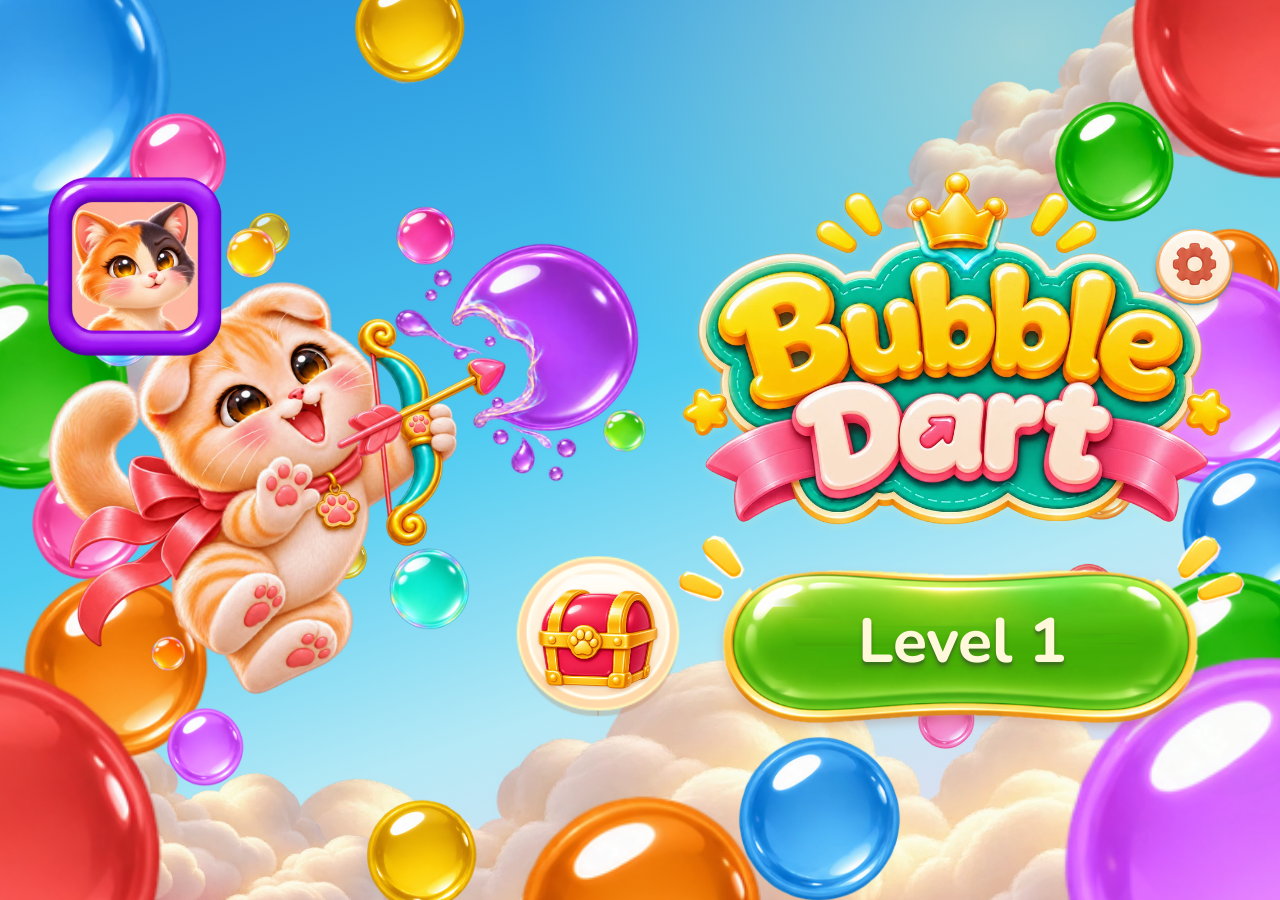
==== index.html @ 4e8541a4 "Fix language switching and load the game menu together" ====
<!doctype html>
<html lang="en" class="release-starting notranslate" translate="no">
<head>
<meta charset="utf-8">
<meta name="viewport" content="width=device-width, initial-scale=1, viewport-fit=cover">
<meta name="google" content="notranslate">
<meta name="robots" content="noindex">
<title>Bubble Dart</title>

<script defer src="config.js?v=3.53-international.4"></script>
<script defer src="boot.js?v=3.53-international.4"></script>
<style>html, body { margin: 0; min-height: 100%; background: #52c9e7; }

#releaseSplash {
  position: fixed; inset: 0; z-index: 200; display: grid; place-items: center;
  background: radial-gradient(ellipse at 80% 5%, #fbf1c982 0, #fdf4d000 35%),
    linear-gradient(162deg, #218bdb 0, #51ccf1 45%, #b5e9f6 68%, #ffd9ee 100%);
  overflow: hidden;
}

.splash-stage {
  width: min(95vw, 54dvh, 960px); display: grid; justify-items: center;
  visibility: hidden;
}

.splash-ready .splash-stage { visibility: visible; }
.splash-stage img { display: block; height: auto; }
.splash-logo { width: 76%; }
.splash-cat { width: 100%; margin-top: -4%; }

#releaseLoading {
  width: min(75%, 340px); margin: clamp(10px, 3dvh, 22px) auto 0;
  height: clamp(12px, 2.8dvh, 20px);
  box-sizing: border-box; border: 2px solid #fff0c3; border-radius: 999px;
  background: #784b2d; overflow: hidden; box-shadow: 0 2px 0 #b1622d80;
}

@media (orientation: landscape) {
  .splash-stage {
    width: min(94vw, 165dvh, 1200px); grid-template-columns: 1.1fr 1fr;
    grid-template-rows: 1fr 1fr; column-gap: clamp(8px, 2vw, 30px); align-items: center;
  }
  .splash-cat { grid-area: 1 / 1 / 3; margin: 0; }
  .splash-logo { grid-area: 1 / 2; width: 100%; align-self: end; }
  #releaseLoading { grid-area: 2 / 2; align-self: start; }
}

#releaseLoading:not([data-load-failed])::before {
  content: ""; display: block; width: 88%; height: 100%; border-radius: inherit;
  background: linear-gradient(#fff79c, #ffda5b 48%, #ffac2f);
  transform-origin: left; animation: release-progress 4s cubic-bezier(.12,.65,.27,1) both;
}

@keyframes release-progress { from { transform: scaleX(.1); } to { transform: scaleX(1); } }

@media (prefers-reduced-motion: reduce) {
  #releaseLoading:not([data-load-failed])::before { animation: none; width: 55%; }
}

#releaseLoading[data-load-failed] {
  display: grid; place-items: center; width: auto; height: auto;
  background: #fff4db; border: 0; box-shadow: none;
}

#releaseLoading button {
  width: 48px; height: 48px; border: 0; background: transparent;
  color: #563567; font: 700 28px system-ui, sans-serif; cursor: pointer;
}</style>
</head>
<body class="notranslate" translate="no">
  <div id="releaseSplash">
    <div class="splash-stage">
      <img class="splash-logo" src="[data-uri]" alt="Bubble Dart" width="1560" height="1008">
      <img class="splash-cat" src="[data-uri]" alt="" width="3074" height="2527">
      <div id="releaseLoading" role="status" aria-label="Loading game" data-l10n-label="loading"></div>
    </div>
  </div>
  <script>
    const splash = document.getElementById('releaseSplash');
    Promise.allSettled([...splash.querySelectorAll('img')].map(img => img.decode()))
      .then(() => splash.classList.add('splash-ready'));
  </script>
</body>
</html>
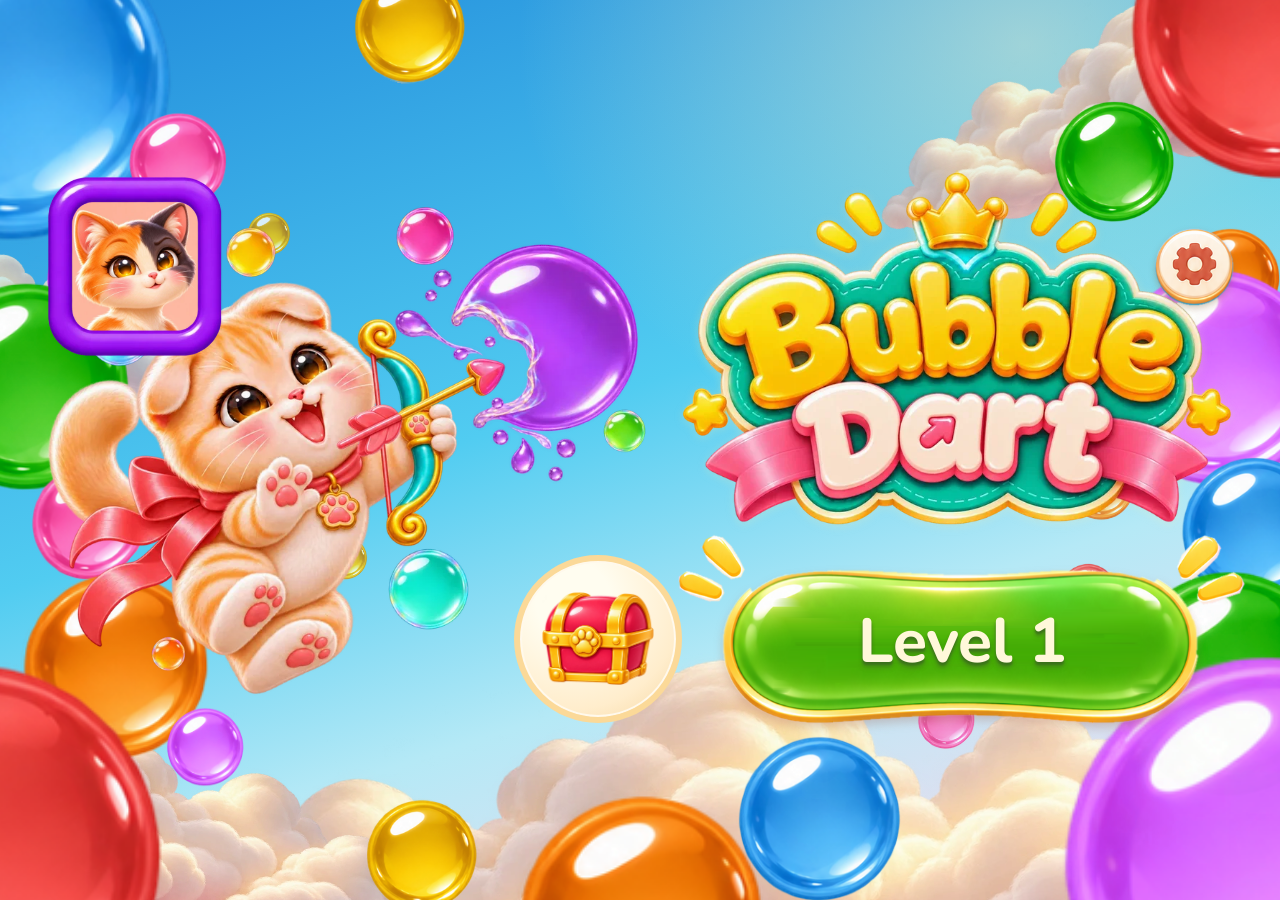
==== commit 0a4b58ad: "Polish home screen, tutorials and victory rewards" ====
--- a/index.html
+++ b/index.html
@@ -7,42 +7,232 @@
 <meta name="robots" content="noindex">
 <title>Bubble Dart</title>
 
-<script defer src="config.js?v=3.53-international.4"></script>
-<script defer src="boot.js?v=3.53-international.4"></script>
-<style>html, body { margin: 0; min-height: 100%; background: #52c9e7; }
-
-#releaseSplash {
-  position: fixed; inset: 0; z-index: 200; display: grid; place-items: center;
+<script defer src="config.js?v=3.53-international.5"></script>
+<script defer src="boot.js?v=3.53-international.5"></script>
+<style>.hp-home[hidden] { display: none; }
+.hp-home {
+  position: fixed;
+  inset: 0;
+  z-index: 50;
+  display: grid;
+  justify-items: center;
+  overflow: auto;
+  overscroll-behavior: contain;
+  isolation: isolate;
+}
+
+.hp-stage {
+  position: relative;
+  align-self: center;
+  display: grid;
+  justify-items: center;
+  width: min(100%, calc(100dvh * 941 / 1672), 960px);
+  min-width: min(100%, 235px);
+  container-type: inline-size;
+}
+
+.hp-stage::after { content: ''; height: 11.796cqw; }
+
+.hp-art {
+  position: relative;
+  width: 100%;
+  aspect-ratio: 941 / 1292;
+  pointer-events: none;
+  user-select: none;
+}
+
+.hp-logo {
+  position: absolute;
+  top: 1.70cqw;
+  left: 11.90%;
+  width: 76.20%;
+  height: auto;
+  filter: drop-shadow(0 2px 4px #fdf1af40);
+}
+
+.hp-action {
+  position: absolute;
+  inset: auto 0 0;
+  aspect-ratio: 3074 / 2527;
+  pointer-events: none;
+  user-select: none;
+}
+
+.hp-piece {
+  position: absolute;
+  top: var(--sprite-y);
+  left: var(--sprite-x);
+  display: block;
+  width: var(--sprite-width);
+  height: auto;
+}
+
+.hp-settings {
+  position: absolute;
+  top: max(2.77cqw, env(safe-area-inset-top));
+  right: max(2.77cqw, env(safe-area-inset-right));
+  z-index: 2;
+  display: grid;
+  place-items: center;
+  width: clamp(44px, 13.92cqw, 131px);
+  aspect-ratio: 1;
+  padding: 0;
+  border: 0;
+  border-radius: 50%;
+  background: transparent;
+  cursor: pointer;
+  touch-action: manipulation;
+  -webkit-tap-highlight-color: transparent;
+}
+
+.hp-cta {
+  position: relative;
+  display: grid;
+  width: 75.24%;
+  aspect-ratio: 708 / 244;
+  min-height: 48px;
+  margin-top: 2.66cqw;
+}
+
+.hp-rays {
+  position: absolute;
+  top: -17.21%;
+  width: 15.40%;
+  height: auto;
+  pointer-events: none;
+}
+
+.hp-rays-left { left: -8.62%; }
+.hp-rays-right { right: -8.20%; }
+
+.hp-play, .level-plaque {
+  --play-left: url('assets/8e3ee5656d4b4afed1085bdb.png');
+  --play-middle: url('assets/3955a6907fad05a4241038dd.png');
+  --play-right: url('assets/65df55bea0be28d249e88ddf.png');
+}
+
+.hp-play {
+  position: relative;
+  display: grid;
+  place-items: center;
+  width: 100%;
+  height: 100%;
+  min-height: 48px;
+  padding: 0;
+  border: 0;
+  border-radius: 999px;
+  background: transparent;
+  color: #fff8da;
+  container-type: size;
+  cursor: pointer;
+  touch-action: manipulation;
+  -webkit-tap-highlight-color: transparent;
+}
+
+.hp-play:active {
+  --play-left: url('assets/c6189aeb4cb40c96b48bccee.png');
+  --play-middle: url('assets/044de3bd4ca53897f409df7b.png');
+  --play-right: url('assets/d2837951f0b65182545cf876.png');
+}
+
+.hp-play-skin {
+  position: absolute;
+  inset: 0;
+  display: grid;
+  grid-template-columns: min(32%, 68.85246cqh) minmax(0, 1fr) min(32%, 68.85246cqh);
+  pointer-events: none;
+  filter: drop-shadow(0 5px 5px #9f65504d);
+}
+
+.hp-play-skin > span {
+  min-width: 0;
+  background-size: 100% 100%;
+  background-repeat: no-repeat;
+}
+
+.hp-play-skin > span:not(:last-child) { margin-right: -1px; }
+.hp-play-skin > span:nth-child(1) { background-image: var(--play-left); }
+.hp-play-skin > span:nth-child(2) { background-image: var(--play-middle); }
+.hp-play-skin > span:nth-child(3) { background-image: var(--play-right); }
+
+.hp-level-label {
+  position: relative;
+  top: -.07em;
+  display: block;
+  font-family: 'Bubble Poke Level', var(--port-cjk, sans-serif), sans-serif;
+  font-weight: 750;
+  font-synthesis: none;
+  font-size: clamp(20px, 12.65cqw, 95px);
+  line-height: 1.08;
+  white-space: nowrap;
+  text-shadow: 0 .05em .04em #3b711b, 0 .09em .07em #446d236b;
+  user-select: none;
+}
+
+.hp-home button:focus-visible { outline: 3px solid #633e97; outline-offset: 2px; }
+.hp-play:active > span { transform: translateY(2px); }
+
+@media (hover: hover) {
+  .hp-play:hover .hp-play-skin { filter: brightness(1.05) drop-shadow(0 5px 5px #9f65504d); }
+}
+
+body.dark .hp-home::after {
+  content: '';
+  position: absolute;
+  inset: 0;
+  background: #12213a5c;
+  pointer-events: none;
+  z-index: 1;
+}
+
+@media (orientation: landscape) {
+  .hp-stage {
+    width: min(100%, calc(100dvh * 1.8), 1260px);
+    grid-template-columns: 1.1fr 1fr;
+    grid-template-rows: 1fr auto;
+    align-items: center;
+    column-gap: clamp(9px, 2vw, 32px);
+    padding: clamp(12px, 2.5vw, 28px);
+  }
+  .hp-stage::after { display: none; }
+  .hp-art { display: contents; }
+  .hp-action { position: relative; inset: auto; grid-area: 1 / 1 / 3; width: 100%; }
+  .hp-logo { position: static; grid-area: 1 / 2; align-self: end; width: 100%; }
+  .hp-cta { grid-area: 2 / 2; align-self: start; width: 88%; margin-top: 5%; }
+  .hp-settings { top: max(9px, env(safe-area-inset-top)); right: max(9px, env(safe-area-inset-right)); width: clamp(44px, 7cqw, 85px); }
+}
+
+@media (orientation: portrait) and (min-aspect-ratio: 1/2) {
+  .hp-stage .hp-logo {
+    top: 8cqw;
+    left: 16%;
+    width: 68%;
+  }
+}
+* { box-sizing: border-box; }
+html, body { margin: 0; min-height: 100%; background: #52c9e7; }
+
+html.release-starting #homeScreen {
   background: radial-gradient(ellipse at 80% 5%, #fbf1c982 0, #fdf4d000 35%),
     linear-gradient(162deg, #218bdb 0, #51ccf1 45%, #b5e9f6 68%, #ffd9ee 100%);
-  overflow: hidden;
-}
-
-.splash-stage {
-  width: min(95vw, 54dvh, 960px); display: grid; justify-items: center;
+}
+
+html.release-starting :is(#gameScreen, .hp-toolbar, #homeChestButton, .hp-rays) {
+  display: none !important;
+}
+html.release-starting #homeContinue,
+html.release-starting #homeScreen:not(.art-ready) :is(.hp-art, #releaseLoading) {
   visibility: hidden;
 }
 
-.splash-ready .splash-stage { visibility: visible; }
-.splash-stage img { display: block; height: auto; }
-.splash-logo { width: 76%; }
-.splash-cat { width: 100%; margin-top: -4%; }
+.hp-illustration { display: block; width: 100%; height: auto; }
 
 #releaseLoading {
-  width: min(75%, 340px); margin: clamp(10px, 3dvh, 22px) auto 0;
+  position: absolute; top: 50%; left: 50%; translate: -50% -50%;
+  width: min(95%, 340px);
   height: clamp(12px, 2.8dvh, 20px);
   box-sizing: border-box; border: 2px solid #fff0c3; border-radius: 999px;
   background: #784b2d; overflow: hidden; box-shadow: 0 2px 0 #b1622d80;
-}
-
-@media (orientation: landscape) {
-  .splash-stage {
-    width: min(94vw, 165dvh, 1200px); grid-template-columns: 1.1fr 1fr;
-    grid-template-rows: 1fr 1fr; column-gap: clamp(8px, 2vw, 30px); align-items: center;
-  }
-  .splash-cat { grid-area: 1 / 1 / 3; margin: 0; }
-  .splash-logo { grid-area: 1 / 2; width: 100%; align-self: end; }
-  #releaseLoading { grid-area: 2 / 2; align-self: start; }
 }
 
 #releaseLoading:not([data-load-failed])::before {
@@ -68,17 +258,41 @@
 }</style>
 </head>
 <body class="notranslate" translate="no">
-  <div id="releaseSplash">
-    <div class="splash-stage">
-      <img class="splash-logo" src="[data-uri]" alt="Bubble Dart" width="1560" height="1008">
-      <img class="splash-cat" src="[data-uri]" alt="" width="3074" height="2527">
+  <section id="homeScreen" class="hp-home" aria-label="Bubble Dart" aria-busy="true">
+  <div class="hp-stage">
+    <div class="hp-art">
+      <div class="hp-action" aria-hidden="true"><img class="hp-illustration" src="[data-uri]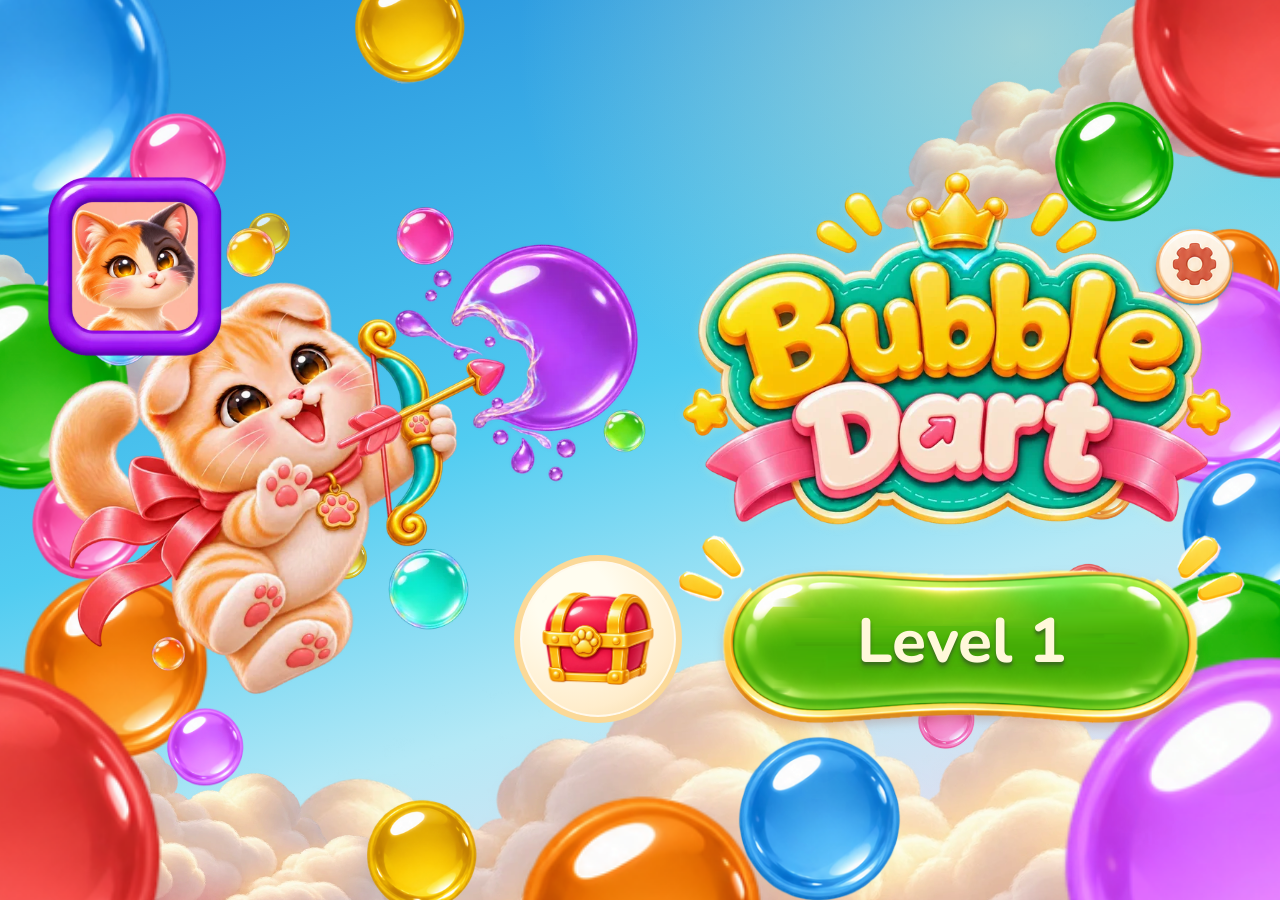
==== commit 0e95476b: "Polish finale, tutorials and mobile controls" ====
--- a/index.html
+++ b/index.html
@@ -7,8 +7,8 @@
 <meta name="robots" content="noindex">
 <title>Bubble Dart</title>
 
-<script defer src="config.js?v=3.53-international.5"></script>
-<script defer src="boot.js?v=3.53-international.5"></script>
+<script defer src="config.js?v=3.53-international.7"></script>
+<script defer src="boot.js?v=3.53-international.7"></script>
 <style>.hp-home[hidden] { display: none; }
 .hp-home {
   position: fixed;
